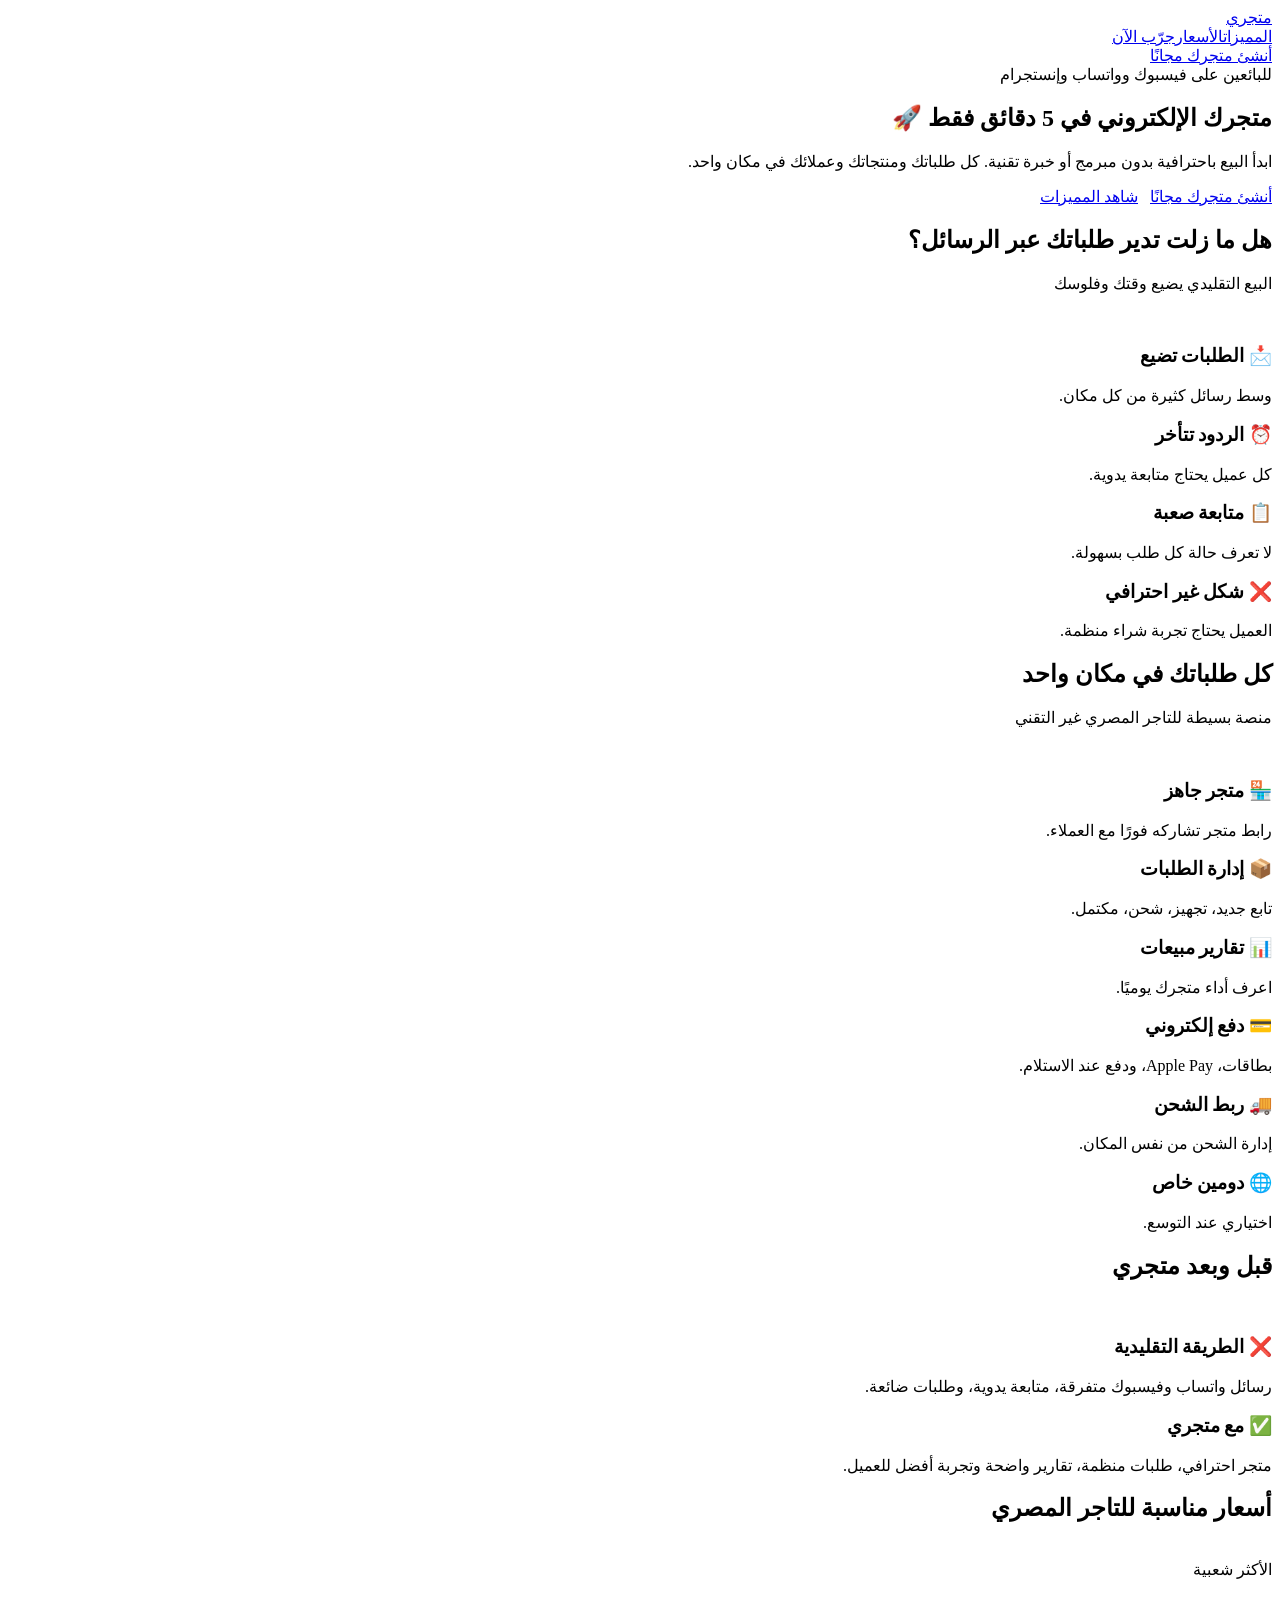
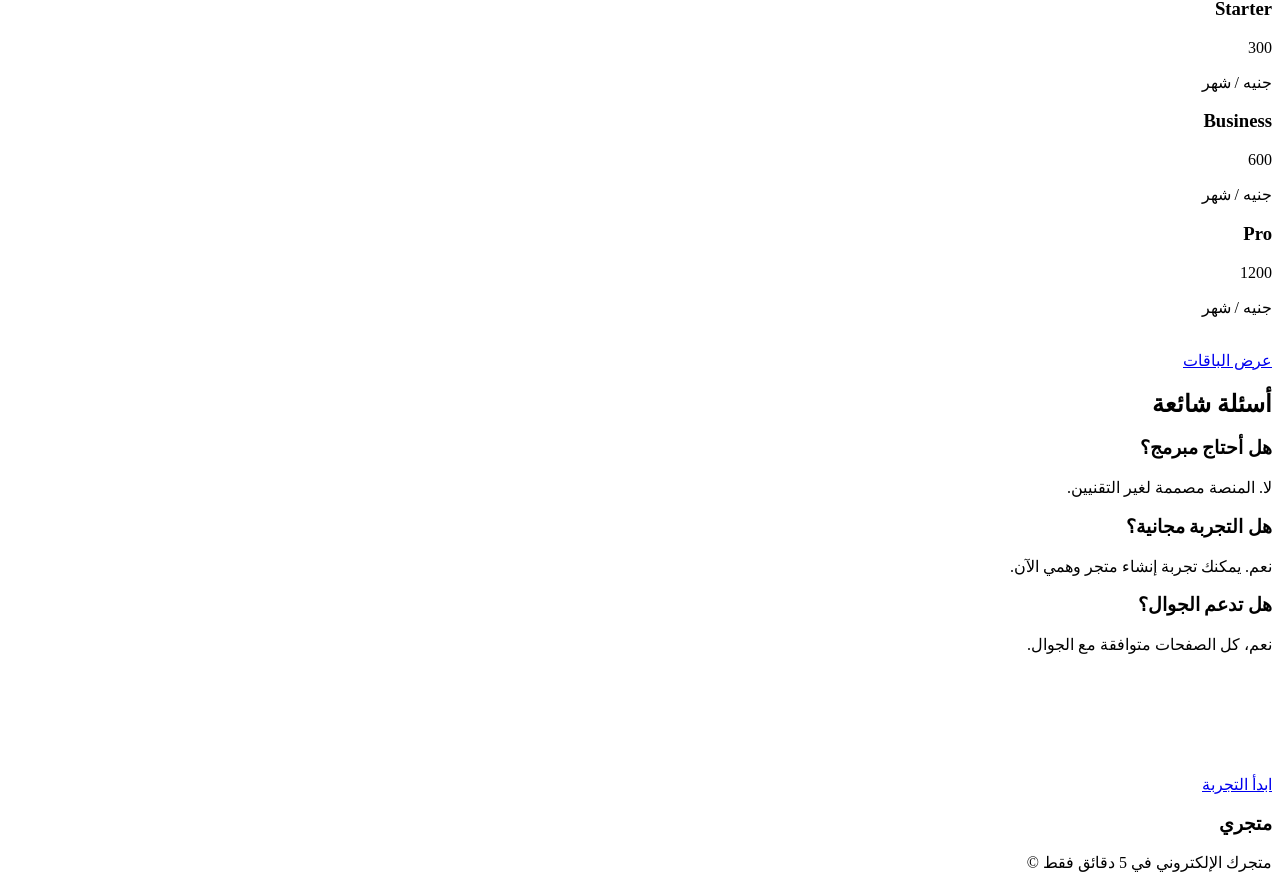
==== index.html @ aec02d74 "Add files via upload" ====
<!doctype html><html lang="ar" dir="rtl"><head><meta charset="utf-8"><meta name="viewport" content="width=device-width,initial-scale=1"><title>متجري | متجرك الإلكتروني في 5 دقائق</title><link rel="stylesheet" href="css/main.css"></head><body>
<header class="nav"><div class="container nav-inner"><a class="brand" href="index.html">متجري</a><nav class="links"><a href="#features">المميزات</a><a href="pricing.html">الأسعار</a><a href="create-store.html">جرّب الآن</a></nav><a class="btn btn-primary" href="create-store.html">أنشئ متجرك مجانًا</a></div></header>
<section class="hero section"><div class="container hero-grid"><div><span class="badge badge-red">للبائعين على فيسبوك وواتساب وإنستجرام</span><h1>متجرك الإلكتروني في 5 دقائق فقط 🚀</h1><p>ابدأ البيع باحترافية بدون مبرمج أو خبرة تقنية. كل طلباتك ومنتجاتك وعملائك في مكان واحد.</p><div style="display:flex;gap:12px;flex-wrap:wrap"><a class="btn btn-primary" href="create-store.html">أنشئ متجرك مجانًا</a><a class="btn btn-outline" href="#features">شاهد المميزات</a></div></div><div class="mock-phone"><div class="phone-screen"><div class="banner"></div><div class="grid grid-2"><div class="product-mini"></div><div class="product-mini"></div><div class="product-mini"></div><div class="product-mini"></div></div></div></div></div></section>
<section class="section"><div class="container center"><h2>هل ما زلت تدير طلباتك عبر الرسائل؟</h2><p>البيع التقليدي يضيع وقتك وفلوسك</p><br><div class="grid grid-4"><div class="card"><h3>📩 الطلبات تضيع</h3><p>وسط رسائل كثيرة من كل مكان.</p></div><div class="card"><h3>⏰ الردود تتأخر</h3><p>كل عميل يحتاج متابعة يدوية.</p></div><div class="card"><h3>📋 متابعة صعبة</h3><p>لا تعرف حالة كل طلب بسهولة.</p></div><div class="card"><h3>❌ شكل غير احترافي</h3><p>العميل يحتاج تجربة شراء منظمة.</p></div></div></div></section>
<section id="features" class="section" style="background:#fff"><div class="container center"><h2>كل طلباتك في مكان واحد</h2><p>منصة بسيطة للتاجر المصري غير التقني</p><br><div class="grid grid-3"><div class="card"><h3>🏪 متجر جاهز</h3><p>رابط متجر تشاركه فورًا مع العملاء.</p></div><div class="card"><h3>📦 إدارة الطلبات</h3><p>تابع جديد، تجهيز، شحن، مكتمل.</p></div><div class="card"><h3>📊 تقارير مبيعات</h3><p>اعرف أداء متجرك يوميًا.</p></div><div class="card"><h3>💳 دفع إلكتروني</h3><p>بطاقات، Apple Pay، ودفع عند الاستلام.</p></div><div class="card"><h3>🚚 ربط الشحن</h3><p>إدارة الشحن من نفس المكان.</p></div><div class="card"><h3>🌐 دومين خاص</h3><p>اختياري عند التوسع.</p></div></div></div></section>
<section class="section comparison"><div class="container"><h2 class="center">قبل وبعد متجري</h2><br><div class="grid grid-2"><div class="card"><h3>❌ الطريقة التقليدية</h3><p>رسائل واتساب وفيسبوك متفرقة، متابعة يدوية، وطلبات ضائعة.</p></div><div class="card"><h3>✅ مع متجري</h3><p>متجر احترافي، طلبات منظمة، تقارير واضحة وتجربة أفضل للعميل.</p></div></div></div></section>
<section class="section"><div class="container center"><h2>أسعار مناسبة للتاجر المصري</h2><br><div class="grid grid-3"><div class="card popular"><span class="badge badge-red">الأكثر شعبية</span><h3>Starter</h3><div class="price">300</div><p>جنيه / شهر</p></div><div class="card"><h3>Business</h3><div class="price">600</div><p>جنيه / شهر</p></div><div class="card"><h3>Pro</h3><div class="price">1200</div><p>جنيه / شهر</p></div></div><br><a class="btn btn-primary" href="pricing.html">عرض الباقات</a></div></section>
<section class="section faq" style="background:#fff"><div class="container"><h2 class="center">أسئلة شائعة</h2><div class="card"><h3>هل أحتاج مبرمج؟</h3><p>لا. المنصة مصممة لغير التقنيين.</p></div><div class="card"><h3>هل التجربة مجانية؟</h3><p>نعم. يمكنك تجربة إنشاء متجر وهمي الآن.</p></div><div class="card"><h3>هل تدعم الجوال؟</h3><p>نعم، كل الصفحات متوافقة مع الجوال.</p></div></div></section>
<section class="section"><div class="container"><div class="card center" style="background:linear-gradient(135deg,var(--primary),var(--secondary));color:#fff"><h2>جرّب إنشاء متجر وهمي الآن</h2><p style="color:#fff">بدون تسجيل وبدون تعقيد</p><br><a class="btn btn-outline" href="create-store.html">ابدأ التجربة</a></div></div></section>
<footer class="footer"><div class="container center"><h3>متجري</h3><p>متجرك الإلكتروني في 5 دقائق فقط © <span data-year></span></p></div></footer><script src="js/data.js"></script><script src="js/app.js"></script></body></html>
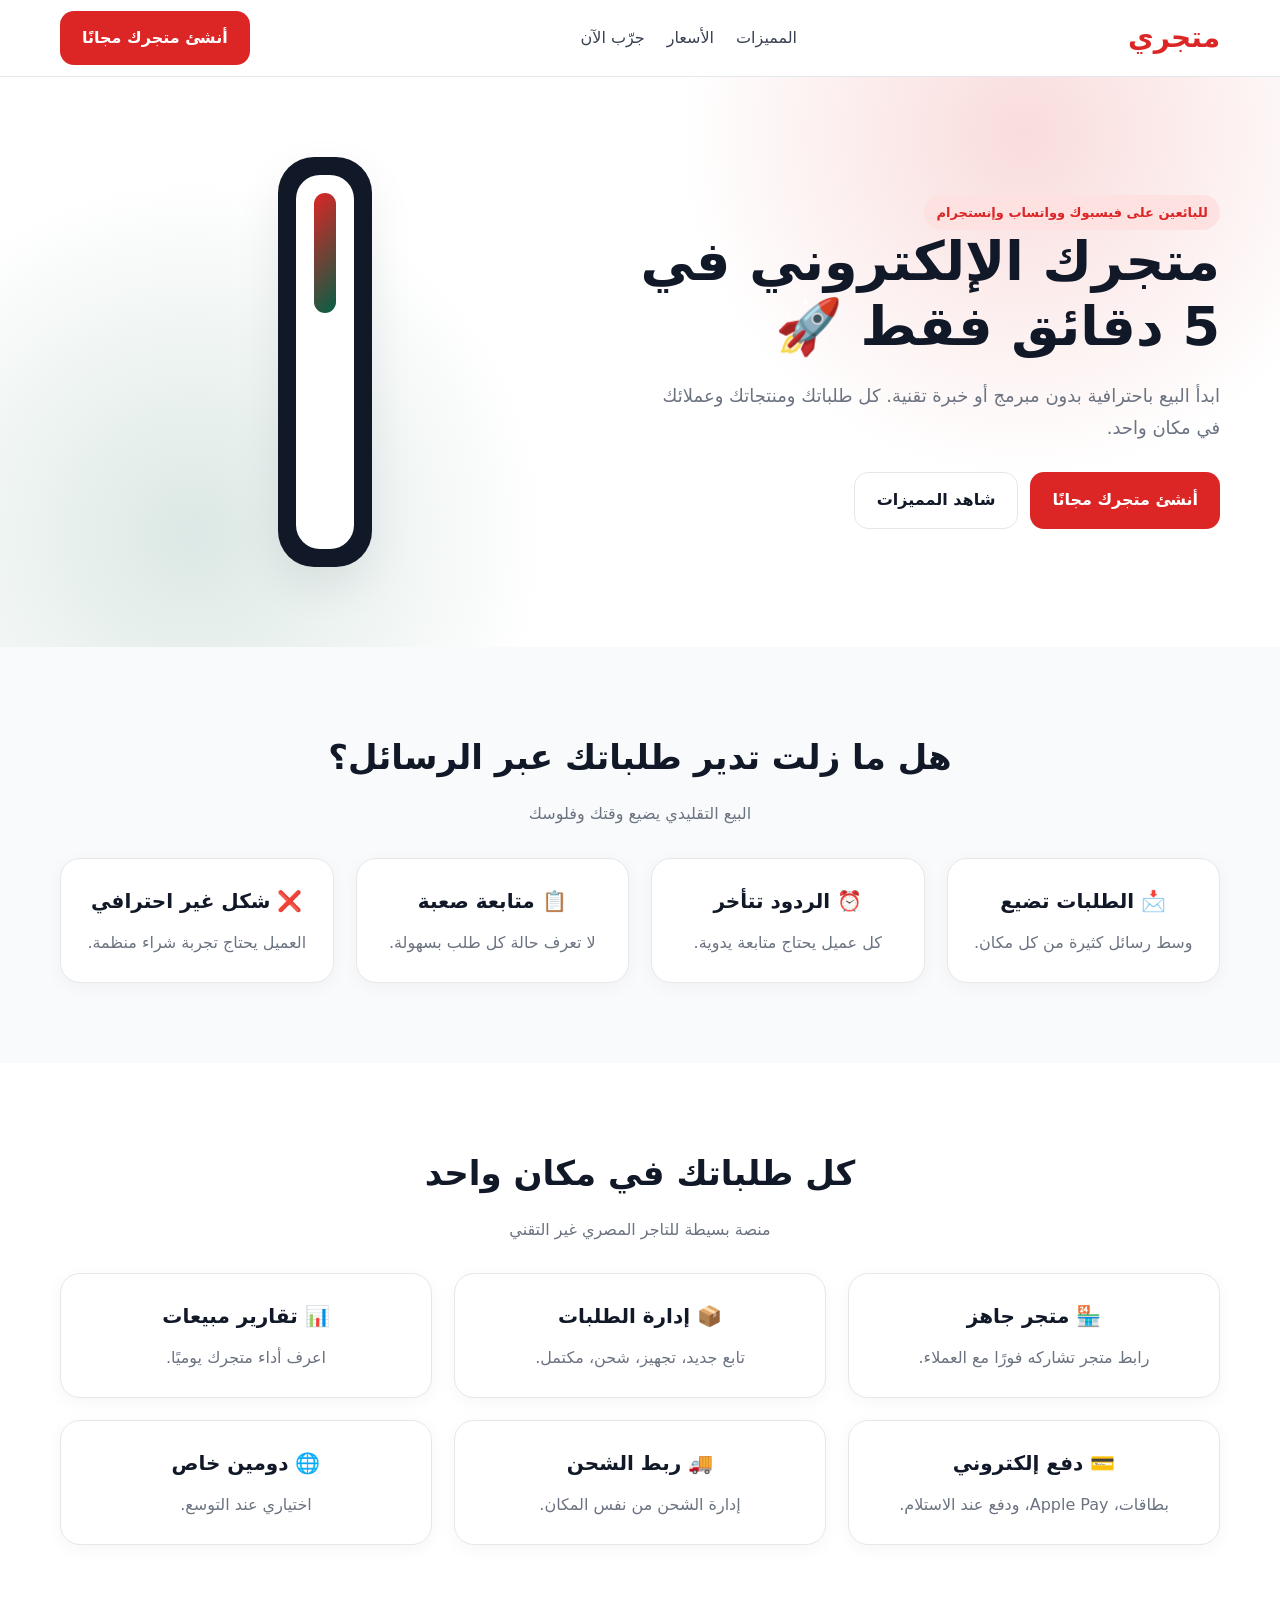
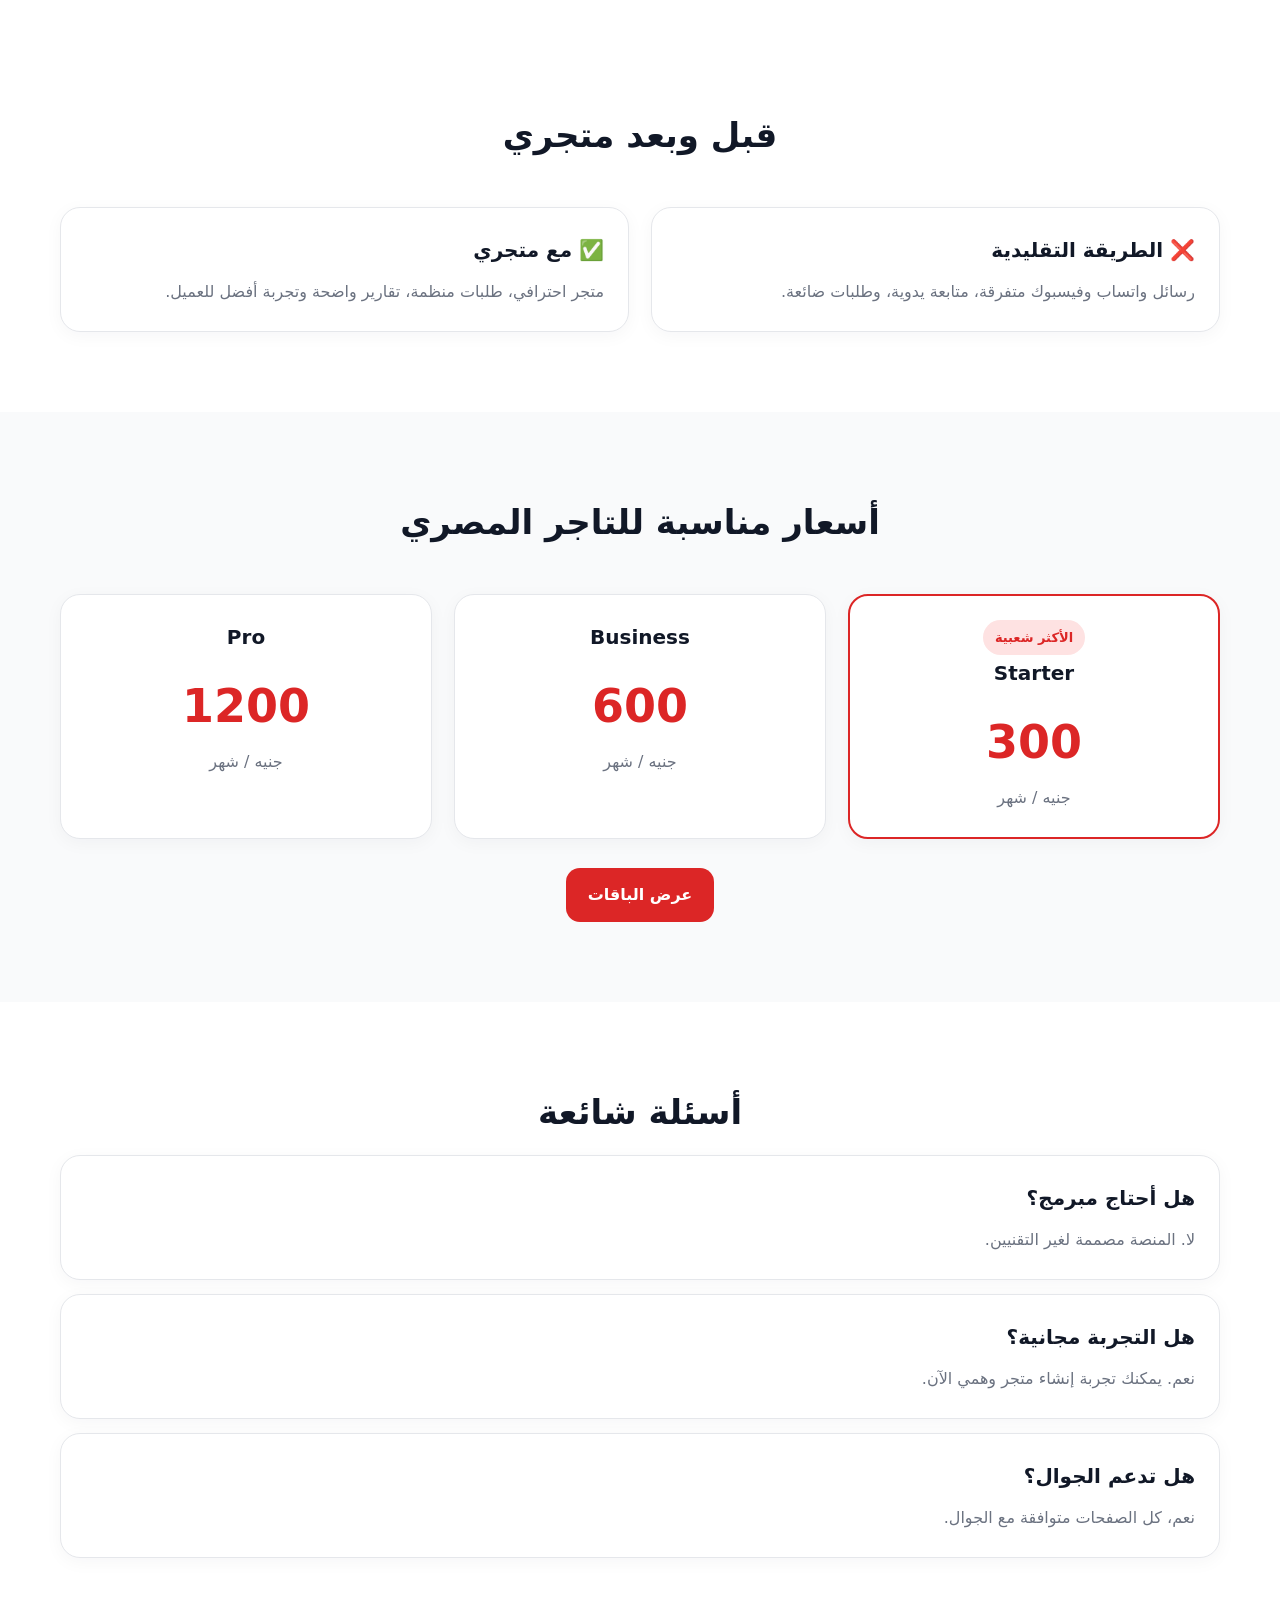
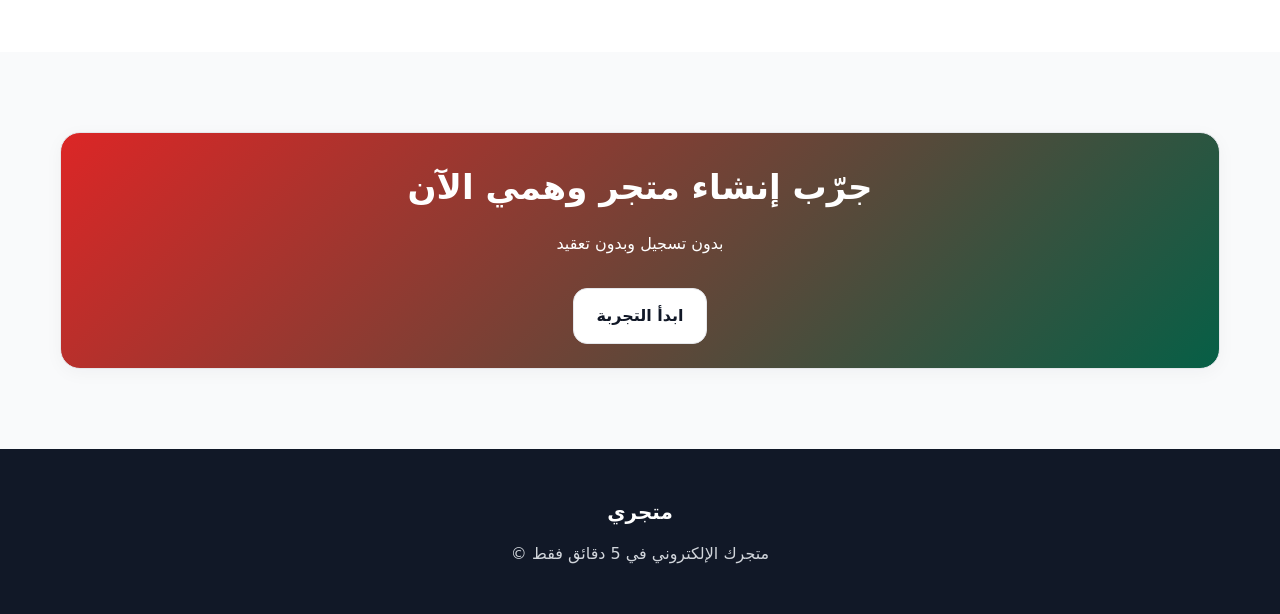
==== commit 72d45e97: "Update index.html" ====
--- a/index.html
+++ b/index.html
@@ -1,4 +1,4 @@
-<!doctype html><html lang="ar" dir="rtl"><head><meta charset="utf-8"><meta name="viewport" content="width=device-width,initial-scale=1"><title>متجري | متجرك الإلكتروني في 5 دقائق</title><link rel="stylesheet" href="css/main.css"></head><body>
+<!doctype html><html lang="ar" dir="rtl"><head><meta charset="utf-8"><meta name="viewport" content="width=device-width,initial-scale=1"><title>متجري | متجرك الإلكتروني في 5 دقائق</title><link rel="stylesheet" href="main.css"></head><body>
 <header class="nav"><div class="container nav-inner"><a class="brand" href="index.html">متجري</a><nav class="links"><a href="#features">المميزات</a><a href="pricing.html">الأسعار</a><a href="create-store.html">جرّب الآن</a></nav><a class="btn btn-primary" href="create-store.html">أنشئ متجرك مجانًا</a></div></header>
 <section class="hero section"><div class="container hero-grid"><div><span class="badge badge-red">للبائعين على فيسبوك وواتساب وإنستجرام</span><h1>متجرك الإلكتروني في 5 دقائق فقط 🚀</h1><p>ابدأ البيع باحترافية بدون مبرمج أو خبرة تقنية. كل طلباتك ومنتجاتك وعملائك في مكان واحد.</p><div style="display:flex;gap:12px;flex-wrap:wrap"><a class="btn btn-primary" href="create-store.html">أنشئ متجرك مجانًا</a><a class="btn btn-outline" href="#features">شاهد المميزات</a></div></div><div class="mock-phone"><div class="phone-screen"><div class="banner"></div><div class="grid grid-2"><div class="product-mini"></div><div class="product-mini"></div><div class="product-mini"></div><div class="product-mini"></div></div></div></div></div></section>
 <section class="section"><div class="container center"><h2>هل ما زلت تدير طلباتك عبر الرسائل؟</h2><p>البيع التقليدي يضيع وقتك وفلوسك</p><br><div class="grid grid-4"><div class="card"><h3>📩 الطلبات تضيع</h3><p>وسط رسائل كثيرة من كل مكان.</p></div><div class="card"><h3>⏰ الردود تتأخر</h3><p>كل عميل يحتاج متابعة يدوية.</p></div><div class="card"><h3>📋 متابعة صعبة</h3><p>لا تعرف حالة كل طلب بسهولة.</p></div><div class="card"><h3>❌ شكل غير احترافي</h3><p>العميل يحتاج تجربة شراء منظمة.</p></div></div></div></section>
--- a/main.css
+++ b/main.css
@@ -0,0 +1,2 @@
+@import url('https://fonts.googleapis.com/css2?family=Alexandria:wght@300;400;500;600;700;800&display=swap');
+:root{--primary:#DC2626;--primary-dark:#B91C1C;--secondary:#065F46;--blue:#1D4ED8;--dark:#111827;--muted:#6B7280;--line:#E5E7EB;--bg:#F9FAFB;--white:#fff;--shadow:0 18px 45px rgba(17,24,39,.08);--radius:20px}*{box-sizing:border-box;margin:0;padding:0}html{scroll-behavior:smooth}body{direction:rtl;font-family:Alexandria,system-ui,sans-serif;background:var(--bg);color:var(--dark);line-height:1.8}a{text-decoration:none;color:inherit}img{max-width:100%;display:block}button,input,select,textarea{font-family:inherit}.container{max-width:1200px;margin:auto;padding:0 20px}.section{padding:80px 0}.nav{position:sticky;top:0;z-index:50;background:rgba(255,255,255,.92);backdrop-filter:blur(12px);border-bottom:1px solid var(--line)}.nav-inner{height:76px;display:flex;align-items:center;justify-content:space-between}.brand{font-size:28px;font-weight:800;color:var(--primary)}.links{display:flex;gap:22px;color:#374151}.btn{display:inline-flex;align-items:center;justify-content:center;gap:8px;border:0;border-radius:14px;padding:13px 22px;font-weight:700;cursor:pointer;transition:.25s}.btn-primary{background:var(--primary);color:#fff}.btn-primary:hover{background:var(--primary-dark);transform:translateY(-2px)}.btn-secondary{background:var(--secondary);color:#fff}.btn-outline{background:#fff;border:1px solid var(--line);color:var(--dark)}.badge{display:inline-flex;border-radius:99px;padding:6px 12px;font-size:13px;font-weight:700}.badge-red{background:#FEE2E2;color:var(--primary)}.badge-green{background:#D1FAE5;color:var(--secondary)}.card{background:#fff;border:1px solid var(--line);border-radius:var(--radius);padding:24px;box-shadow:0 4px 18px rgba(17,24,39,.04)}.grid{display:grid;gap:22px}.grid-2{grid-template-columns:repeat(2,1fr)}.grid-3{grid-template-columns:repeat(3,1fr)}.grid-4{grid-template-columns:repeat(4,1fr)}h1{font-size:54px;line-height:1.2}h2{font-size:34px;margin-bottom:12px}h3{font-size:20px;margin-bottom:10px}p{color:var(--muted)}.center{text-align:center}.hero{background:radial-gradient(circle at 80% 10%,rgba(220,38,38,.16),transparent 30%),radial-gradient(circle at 15% 80%,rgba(6,95,70,.14),transparent 30%),#fff}.hero-grid{display:grid;grid-template-columns:1.05fr .95fr;align-items:center;gap:44px}.hero p{font-size:18px;margin:20px 0 28px}.mock-phone{background:#111827;border-radius:36px;padding:18px;box-shadow:var(--shadow);max-width:390px;margin:auto}.phone-screen{background:#fff;border-radius:24px;padding:18px}.banner{height:120px;border-radius:18px;background:linear-gradient(135deg,var(--primary),var(--secondary));margin-bottom:16px}.product-mini{height:90px;border-radius:16px;background:#F3F4F6}.comparison{background:#fff}.price{font-size:46px;color:var(--primary);font-weight:800}.popular{border:2px solid var(--primary);position:relative}.faq .card{margin-bottom:14px}.footer{background:#111827;color:#fff;padding:45px 0}.footer p{color:#D1D5DB}.dash{display:flex;min-height:100vh}.sidebar{width:270px;background:#fff;border-left:1px solid var(--line);padding:28px 18px;position:sticky;top:0;height:100vh}.side-logo{font-size:28px;color:var(--primary);font-weight:800;margin-bottom:30px}.side-menu{display:flex;flex-direction:column;gap:8px}.side-menu a{padding:13px 14px;border-radius:14px;color:#374151;font-weight:600}.side-menu a.active,.side-menu a:hover{background:#FEE2E2;color:var(--primary)}.main{flex:1;padding:28px}.topbar{display:flex;justify-content:space-between;align-items:center;margin-bottom:24px}.kpi{display:grid;grid-template-columns:repeat(4,1fr);gap:16px;margin-bottom:22px}.kpi .card small{color:var(--secondary);font-weight:700}.table-wrap{overflow:auto}table{width:100%;border-collapse:collapse}th,td{padding:14px;border-bottom:1px solid var(--line);text-align:right}th{background:#F9FAFB}.form-row{display:grid;grid-template-columns:repeat(2,1fr);gap:16px}.input,select,textarea{width:100%;padding:13px 14px;border:1px solid var(--line);border-radius:14px;background:#fff;outline:none}.input:focus,select:focus,textarea:focus{border-color:var(--primary)}.status{border-radius:99px;padding:5px 10px;font-size:12px;font-weight:800}.status-new{background:#FEE2E2;color:var(--primary)}.status-ok{background:#D1FAE5;color:var(--secondary)}.status-blue{background:#DBEAFE;color:var(--blue)}.status-dark{background:#E5E7EB;color:#374151}.store-head{background:#fff;border-bottom:1px solid var(--line)}.store-nav{height:76px;display:flex;justify-content:space-between;align-items:center}.store-hero{background:linear-gradient(135deg,#111827,#DC2626);color:#fff;border-radius:28px;padding:48px;margin-top:24px}.store-hero p{color:#F3F4F6}.product-card img,.fake-img{height:190px;background:linear-gradient(135deg,#FEE2E2,#D1FAE5);border-radius:18px;margin-bottom:14px}.cart-count{background:var(--primary);color:white;border-radius:99px;padding:2px 8px}.wizard-card{max-width:900px;margin:auto}.steps{display:flex;justify-content:space-between;margin-bottom:20px}.step{width:40px;height:40px;border-radius:50%;display:grid;place-items:center;background:#E5E7EB;font-weight:800}.step.active{background:var(--primary);color:white}.hidden{display:none!important}.templates{grid-template-columns:repeat(4,1fr)}.template-preview{height:120px;border-radius:16px;background:linear-gradient(135deg,#FEE2E2,#DBEAFE);margin-bottom:12px}.theme-dot{width:30px;height:30px;border-radius:50%;display:inline-block}.selected{outline:3px solid var(--primary)}@media(max-width:980px){h1{font-size:38px}.hero-grid,.grid-2,.grid-3,.grid-4,.kpi,.templates{grid-template-columns:1fr}.links{display:none}.dash{flex-direction:column}.sidebar{width:100%;height:auto;position:relative}.side-menu{flex-direction:row;overflow:auto}.main{padding:18px}.topbar{flex-direction:column;align-items:flex-start;gap:12px}.form-row{grid-template-columns:1fr}}
